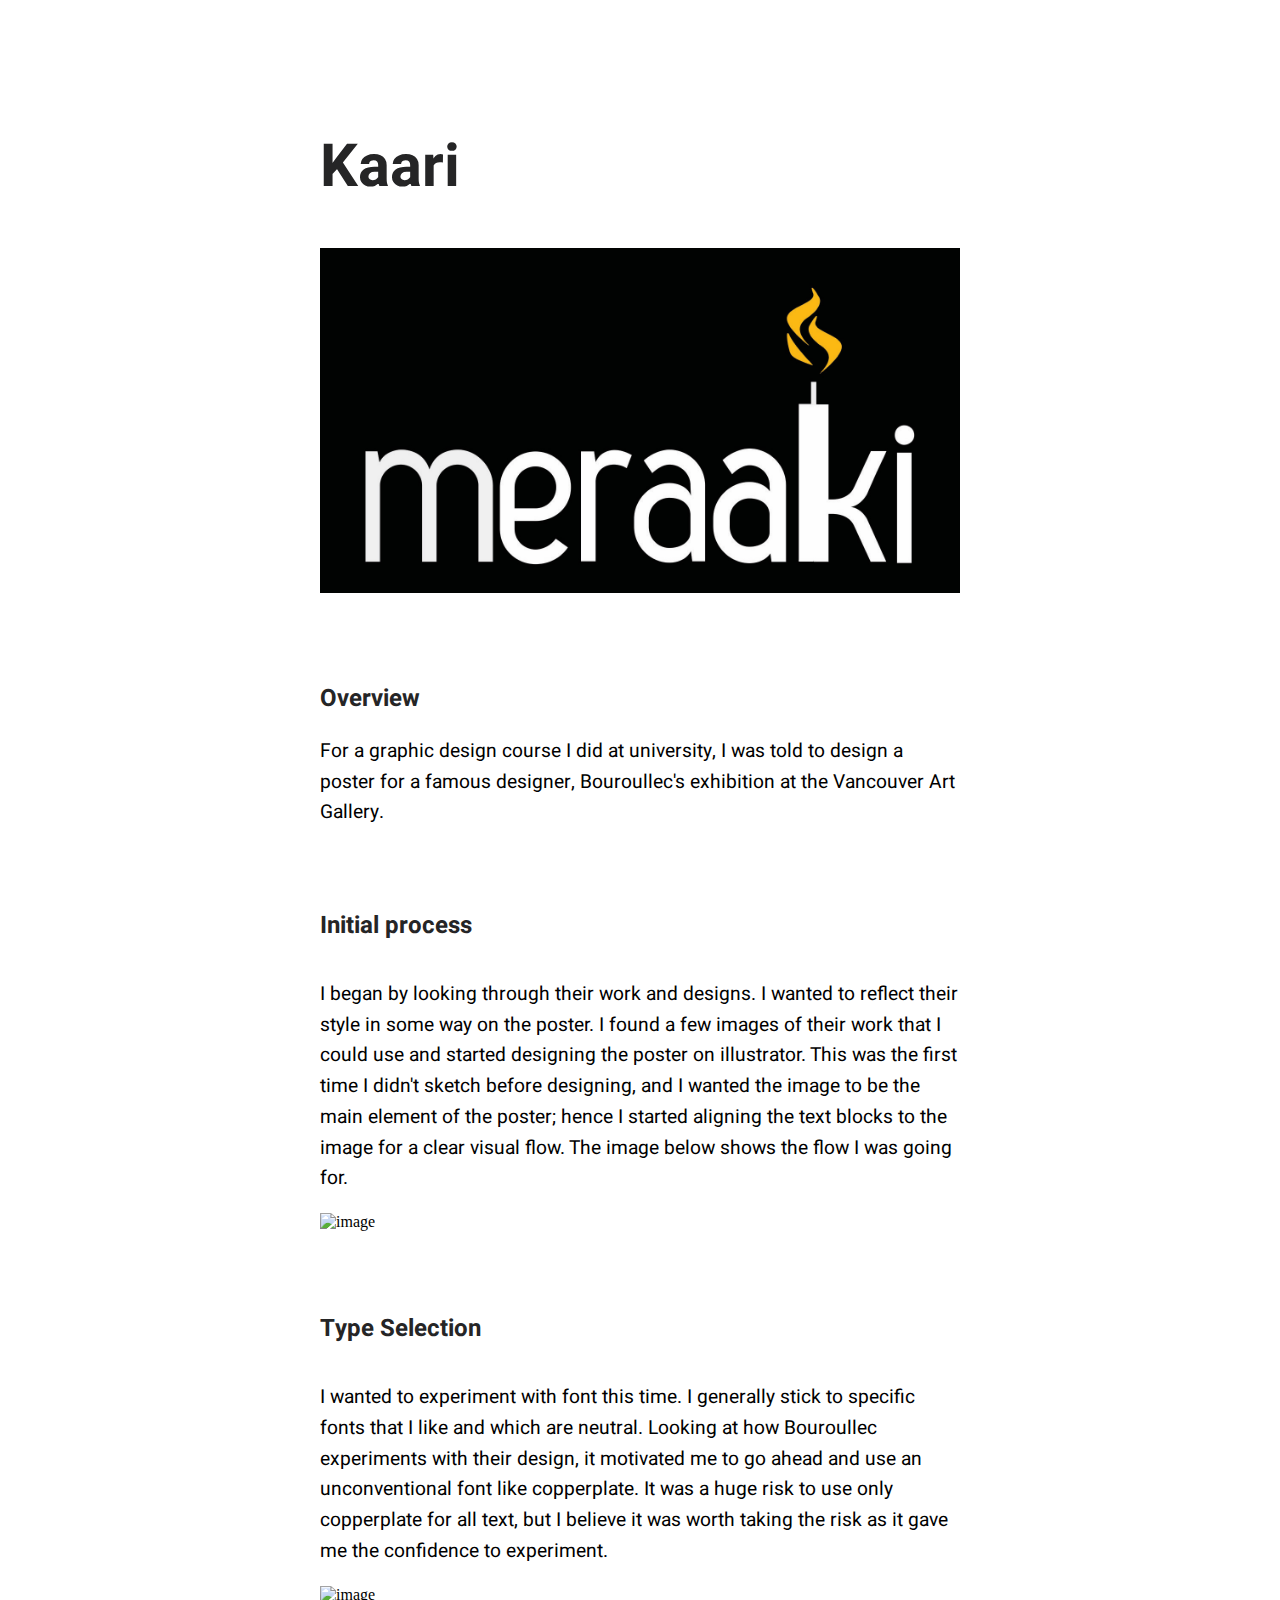
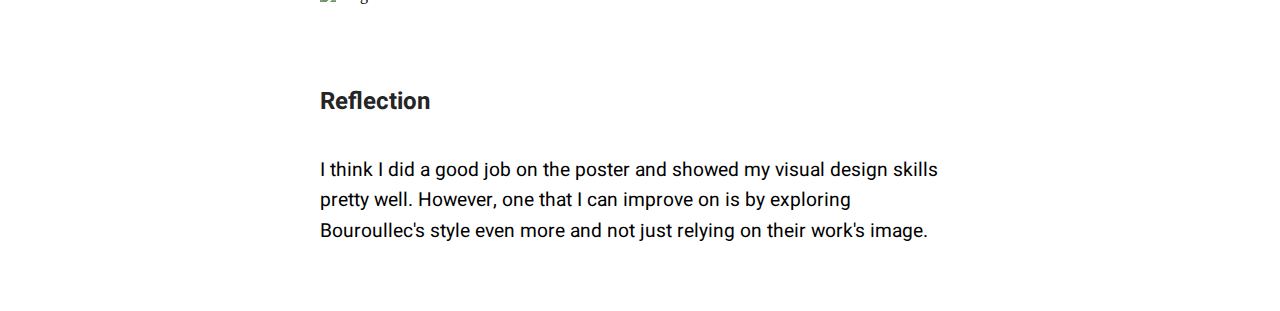
==== kaari.html @ e47c327c "Update kaari.html" ====
<!DOCTYPE html>

<!-- IAT 339- Web design and development 
     D101 
     Project 3- Portfolio
     Chinmayee Kusnur 
    -->

     
<html lang="en">

  <head>

    <meta charset="utf-8">
    <meta name="viewport" content="width=device-width, initial-scale=1">
    <title>Kaari</title>
    <link rel="icon" type="image/png" href="/img/favicon.png">

    <!-- Linking stylesheets -->

    <link rel="stylesheet" href="css/normalize.css">
		<link rel="stylesheet" href="css/main.css"> 
    <link rel="stylesheet" href="css/grids.css"> 
    <!-- Linking google fonts -->
    <link rel="preconnect" href="https://fonts.googleapis.com"> 
    <link rel="preconnect" href="https://fonts.gstatic.com" crossorigin> 
    <link href="https://fonts.googleapis.com/css2?family=Heebo:wght@100;400;700&display=swap" rel="stylesheet">
  </head>

  <body>

    <section class="main-background">
      <section id="intro-covinize">
        <h1 class="heading">Kaari</h1>
	      
	<img class="co-sc main-img c-img" src="img/meraaki-logo.jpg" alt="covinize desktop image" height="219" width="368">
        
        
      </section>

      <section class="landing-page-description">
        <h2 class="sub-heading">Overview</h2>

        <p class="main desc">For a graphic design course I did at university, I was told to design a poster for a famous designer, Bouroullec's 
		exhibition at the Vancouver Art Gallery.  </p>

      </section>

      <section class="landing-page-description">
        <h2 class="sub-heading">Initial process</h2>

        <p class="color-description">
          I began by looking through their work and designs. I wanted to reflect their style in some way on the poster. I found a few images of their work 
		that I could use and started designing the poster on illustrator. This was the first time I didn't sketch before designing, and I wanted 
		the image to be the main element of the poster; hence I started aligning the text blocks to the image for a clear visual flow. The image 
		below shows the flow I was going for. 
        </p>
	      <img class="co-sc main-img c-img" src="img/k1.png" alt="image" height="219" width="368">

      </section>
	    
      

      <section class="landing-page-description">
        <h2 class="sub-heading">Type Selection</h2>

        <p class="color-description">
           I wanted to experiment with font this time. I generally stick to specific fonts that I like and which are neutral. Looking at how Bouroullec 
		experiments with their design, it motivated me to go ahead and use an unconventional font like copperplate. It was a huge risk to use only 
		copperplate for all text, but I believe it was worth taking the risk as it gave me the confidence to experiment. 
        </p>
	<img class="co-sc main-img c-img" src="img/cp.png" alt="image" height="219" width="368">
      </section>
      
     <section class="landing-page-description">
        <h2 class="sub-heading">Reflection</h2>

        <p class="color-description">
           I think I did a good job on the poster and showed my visual design skills pretty well. However, one that I can improve on is by exploring 
		Bouroullec's style even more and not just relying on their work's image. 
        </p>
      </section>

    

  </body>
</html>
---- css/main.css ----
h1{
    font-family: 'Heebo', sans-serif;
    font-weight: 700;
    color: #252526;
}

h2{
    font-family: 'Heebo', sans-serif;
    font-weight: 700;
    color: #252526;
}

.button {
  background-color: #252526;
  display: block;
  width: 100%;
  border: none;
  color: white;
  padding: 80px 40px;
  font-size: 1.5rem;
  cursor: pointer;
  text-align: center;
  font-family: 'Heebo', sans-serif;
  text-decoration: none;
  margin-bottom: 2rem;
} 

.button:active, .button:hover, .button:focus{
    background-color: #9F5640;
}

.m{
    margin-bottom: 2rem;
    margin-right: 2rem;
}

.m:active, .m:hover, .m:focus{
    color: #252526;
    opacity: 50%;
}

* {
  box-sizing: border-box;
}

body {
  margin: 0;
}

.header {
  text-align: center;
  padding: 32px;
}

.row, .row1 {
  display: -ms-flexbox; /* IE10 */
  display: flex;
  -ms-flex-wrap: wrap; /* IE10 */
  flex-wrap: wrap;
  padding: 0 4px;
}

/* Create four equal columns that sits next to each other */
.column {
  -ms-flex: 33.33%; /* IE10 */
  flex: 33.33%;
  max-width: 33.33%;
  padding: 0 4px;
}

.column img, .column1 img {
  margin-top: 8px;
  vertical-align: middle;
  width: 100%;
}

#ux{
    color: #9F5640;
}

.orange-box{
    display: block;
}

.orange-box:active, .orange-box:hover, .orange-box:focus{
    background-color: #252526;
}

#footer-background{
    background-color: #9F5640;
    padding:4rem;
    
}

#footer-email{
    color: white;
}

#navbar{
    background-color: #252526;
    position: fixed;
    width: 100%;
    display: block;
    
    
}

#navbar_1{
    background-color: #252526;
    position: fixed;
    width: 100%;
    display: block;
    top: 0px;
}

#navbar {
    top: 0px;
    transition: top 0.3s;
}
  
#navbar a{
    float: left;
    display: block;
    color: #f2f2f2;
    text-align: center;
    padding-top: 1.5rem;
    padding-bottom: 1.5rem;
    text-decoration: none;
    font-size: 1.1rem;
    font-family: 'Heebo', sans-serif;
}

#navbar_1 a{
    float: left;
    display: block;
    color: #f2f2f2;
    text-align: center;
    padding-top: 1.5rem;
    padding-bottom: 1.5rem;
    text-decoration: none;
    font-size: 1.1rem;
    font-family: 'Heebo', sans-serif;
}
  
#navbar a:active, #navbar a:hover, #navbar a:focus,
#navbar_1 a:active, #navbar_1 a:hover, #navbar_1 a:focus,{
    text-decoration: underline;
    text-decoration-color: white;
}

#work-navbar, #work-navbar-index{
    margin-right: 2rem;
}

.project-name{
    color: #252526;
    font-family: 'Heebo', sans-serif;
    font-weight: 700;
    margin-top: 2rem;
    margin-bottom: 1rem;
}

.footer-desc{
    color: #252526;
    font-family: 'Heebo', sans-serif;
    font-weight: 400;
    font-size: 1rem;
    text-align: center;
}

.link{
    color: #9F5640;
    font-family: 'Heebo', sans-serif;
    font-weight: 400;
    margin-top: 1rem;
    text-decoration: underline;
}

.c-link{
    color: #252526;
    text-decoration: none;
}

.project-name:active, .project-name:hover, .project-name:focus,
.c-link:active, .c-link:hover, .c-link:focus{
    text-decoration: underline;
    text-decoration-color: #9F5640;
    
}

.link:active, .link:hover, .link:focus{
    text-decoration: none;
    color: white;
    background-color: #9F5640;
}

.project-info{
    color: #AFAFAF;
    font-family: 'Heebo', sans-serif;
    font-weight: 400;
    margin-top: -0.7rem;
}

.caption{
    color: #252526;
    font-family: 'Heebo', sans-serif;
    font-weight: 400;
    font-style: italic;
}

.project-desc{
    color: #252526;
    font-family: 'Heebo', sans-serif;
    font-weight: 400;
    margin-top: 1rem;
    line-height: 1.6;
}

.role, .team, .duration{
    font-family: 'Heebo', sans-serif;
    font-weight: 400;
    font-size: 1.2rem;
}

.main, .main-1{
    font-family: 'Heebo', sans-serif;
    font-weight: 400;
    font-size: 1.2rem;
    line-height:1.6;
}

.main-1{
    margin-bottom: 4rem;
}

.co-sc{
    width: 100%;
}

.bold{
    font-weight: 700;
}

#green{
    background-color: #000000;
    
}

#yellow{
    background-color: #FFFFFF;
    
}

#beige{
    background-color: #FBB916;
    
}

#green, #yellow, #beige{
    font-family: 'Heebo', sans-serif;
    font-weight: 400;
    font-size: 1.1rem;
    text-align: center;
    border-radius: 0.5rem;
}

.color-description{
    font-family: 'Heebo', sans-serif;
    font-weight: 400;
    font-size: 1.2rem;
    line-height:1.6;
    padding-top: 1rem; 
    text-align: left;
    border:none;
}

#tree-img{
    width:100%;
    border-radius: 0.5rem;
}
---- css/grids.css ----
*{
    box-sizing: border-box;
}

.grid{
    display:grid;
}

@media (min-width: 20rem) {

    #intro{
        font-size: 1.2rem;
        margin:0;
        line-height:1;
        
    }
    
    h1 {
        font-size: 1.4em; 
        margin: 0.67em 0;
        line-height: 1.4;
    }

    #intro-covinize{
        font-size: 2rem;
        margin:0;
        line-height:1;
    }

    .grid.two-column{
        grid-template-columns: 1fr;
        grid-gap: 4rem;
        grid-row-gap: 2rem;
    }

    .grid.three-column{
        grid-template-columns: 1fr;
        grid-column-gap: 2rem;
        margin-top:-1rem;
    }

    #intro, .work-grid, #intro-covinize, .landing-page-description{
        margin: 1.5rem;
    }

    #intro{
        margin-top: 6rem;
        margin-bottom: 3rem;
    }

    .color-grid{
        margin: 1.5rem;
    }

    #work-navbar, #work-navbar-index{
        margin-left: 1.5rem;
    }

    .orange-box{
        background-color: #9F5640;
        padding: 2rem 0 2rem 0;
        border-radius: 0.5rem;
        width: 100%;
    }

    img{
        width: 95%;
        height: auto;
    }

    #green, #yellow, #beige{
        width: 100%;
        padding: 4rem 2rem 4rem 2rem;
    }

    .heading{
        margin-top: 4rem;
    }

    .sub-heading{
        margin-top: 4rem;
    }

    .desktop-version{
        display: inline-block;
    }

    .mobile-version{
        display: inline-block;
    }

    #tree-img{
        margin-bottom:2rem;
    }
    
    .footer-margin{
        margin-top: 4rem;
    }
}

@media (min-width: 28rem) {

    #intro{
        font-size: 2rem;
        margin:0;
        line-height:1;
    }

    #intro-covinize{
        font-size: 2rem;
        margin:0;
        line-height:1;
    }

    .work-grid, #intro-covinize, .landing-page-description{
        margin: 4rem;
    }
    
    #intro{
        margin: 6rem;
    }

    .color-grid{
        margin: 4rem;
    }

    #work-navbar, #work-navbar-index{
        margin-left: 4rem;
    }

    #tree-img{
        margin-bottom:4rem;
    }
    
    h1 {
        font-size: 1.3em; 
        margin: 0.67em 0;
        line-height: 1.35;
    }
    
    .footer-margin{
        margin-top: 4rem;
    }
}

@media (min-width: 44rem) {

    #intro{
        font-size: 1.6rem;
        margin:0;
        line-height:1;
    }

    .heading{
        margin-top: 8rem;
    }

    #intro-covinize{
        font-size: 1.6rem;
        margin:0;
        line-height:1;
    }

    .grid.two-column{
        grid-template-columns: 1fr;
        grid-gap: 1rem;
        grid-row-gap: 2rem;
    }

    #intro{
        margin: 8rem 8rem 8rem 6rem;
    }
    .work-grid{
        margin: 6rem 8rem;
    }

    .color-grid{
        margin: 0 8rem;
    }

    #work-navbar, #work-navbar-index{
        margin-left: 8rem;
    }

    #intro-covinize{
        margin: 6rem 8rem 5rem 8rem;
    }

    .landing-page-description{
        margin: 3rem 8rem 5rem 8rem;
    }

    .orange-box{
        background-color: #9F5640;
        padding: 4rem 2rem;
        border-radius: 0.5rem;
        width: 100%;
    }

    img{
        width: 95%;
        height: auto;
    }

    .grid.three-column{
        grid-template-columns: 1fr 1fr 1fr;
        grid-column-gap: 2rem;
        
    }

    #green, #yellow, #beige{
        width: 100%;
        padding: 4rem 2rem 4rem 2rem;
    }
    
    #navbar {
        top: 0px;
        transition: top 0.3s;
    }

    .sub-heading{
        margin-top: 6rem;
    }

    #tree-img{
        margin-bottom:4rem;
    }

    .desktop-version{
        display: inline-block;
    }

    .mobile-version{
        display: inline-block;
    }
    
    h1 {
        font-size: 1.3em; 
        margin: 0.67em 0;
        line-height: 1.35;
    }
    
    .footer-margin{
        margin-top: 8rem;
    }

}

@media (min-width: 67rem) {
    
    h1 {
        font-size: 1.3em; 
        margin: 0.67em 0;
        line-height: 1.35;
    }

    #intro, #intro-covinize{
        font-size: 1.6rem;
        margin:0;
        line-height:1;
    }

    .grid.two-column{
        grid-template-columns: 1fr;
        grid-gap: 1rem;
        grid-row-gap: 2rem;
    }

    .grid.three-column{
        grid-template-columns: 1fr 1fr 1fr;
        grid-column-gap: 2rem;
        
    }

    #intro{
        margin: 12rem 6rem 10rem 6rem;
    }
    
    .work-grid{
        margin: 10rem 6rem;
    }

    .color-grid{
        margin: 0 12rem;
    }

    #intro-covinize{
        margin: 10rem 12rem 3rem 12rem;
    }

    .landing-page-description{
        margin: 2rem 12rem 3rem 12rem;
    }

    #work-navbar{
        margin-left: 4rem;
    }
   
    .orange-box{
        background-color: #9F5640;
        padding: 4rem 0 4rem 2rem;
        border-radius: 0.5rem;
        width: 100%;
    }

    img{
        width: 90%;
        height: auto;
    }

    #green, #yellow, #beige{
        width: 100%;
        padding: 4rem;
    }

    .heading{
        margin-top:0;
    }

    .sub-heading{
        margin-top: 6rem;
    }

    #tree-img{
        margin-bottom:4rem;
    }

    .mobile-version{
        display: none;
    }

    .desktop-version{
        display: inline-block;
    }
    
    .footer-margin{
        margin-top: 8rem;
    }
}


@media (min-width: 75rem) {

    #intro, #intro-covinize{
        font-size: 2.75rem;
        margin:0;
        line-height:1;
    }

    .grid.two-column{
        grid-template-columns: 1fr 1fr;
        grid-gap: 2rem;
        grid-row-gap: 2rem;
    }

    .grid.three-column{
        grid-template-columns: 1fr 1fr 1fr;
        grid-column-gap: 2rem;
        
    }

    #intro{
        margin: 12rem 15rem 10rem 15rem;
    }
    
   .work-grid{
        margin: 10rem 15rem;
    }

    .color-grid{
        margin: 0 20rem;
    }

    #intro-covinize{
        margin: 8rem 20rem 4rem 20rem;
    }

    .landing-page-description{
        margin: 5rem 20rem 4rem 20rem;
    }
    
    #work-navbar{
        margin-left: 10rem;
    }

    #work-navbar-index{
        margin-left: 15rem;
    }

    .orange-box{
        background-color: #9F5640;
        padding: 4rem 2rem;
        border-radius: 0.5rem;
        width: 100%;
    }

    #green, #yellow, #beige{
        width: 100%;
        padding: 4rem;
    }

    .desc{
        margin-bottom: 4rem;
    }

    .project-name{
        font-size: 2rem;
    }

    .project-info{
        font-size: 0.8rem;
        margin-bottom: 1.2rem;
    }
    
    .project-desc{
        font-size: 1.1rem;
        
    }

    .heading{
        margin-top:0;
    }

    .sub-heading{
        margin-top: 4rem;
    }

    #tree-img{
        margin-bottom:4rem;
    }

    .mobile-version{
        display: none;
    }

    .desktop-version{
        display: inline-block;
    }
    
    h1 {
        font-size: 1.35em; 
        margin: 0.67em 0;
        line-height: 1.35;
    }
    
    .footer-margin{
        margin-top: 8rem;
    }
}
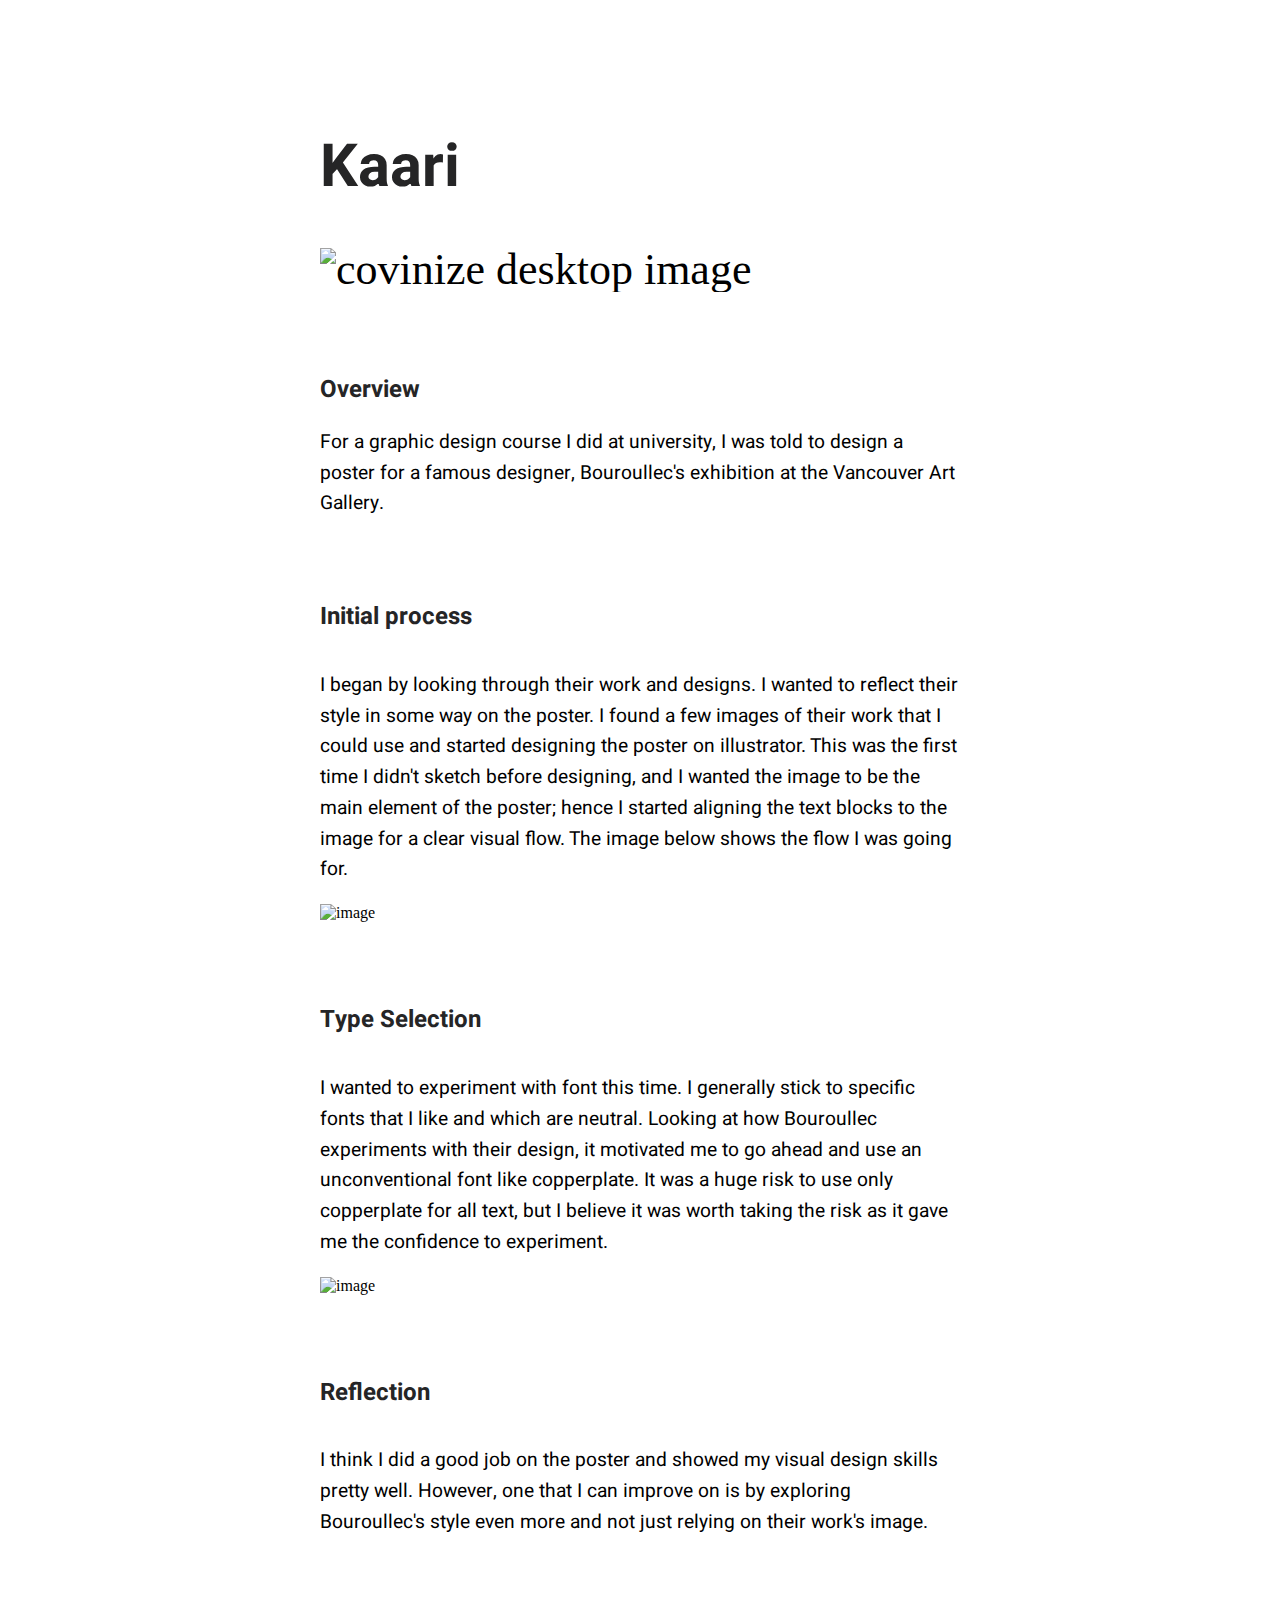
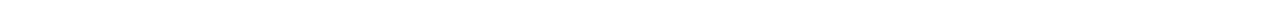
==== commit 0542673d: "Update kaari.html" ====
--- a/kaari.html
+++ b/kaari.html
@@ -33,7 +33,7 @@
       <section id="intro-covinize">
         <h1 class="heading">Kaari</h1>
 	      
-	<img class="co-sc main-img c-img" src="img/meraaki-logo.jpg" alt="covinize desktop image" height="219" width="368">
+	<img class="co-sc main-img c-img" src="img/kaari-1.jpg" alt="covinize desktop image" height="219" width="368">
         
         
       </section>
--- a/css/main.css
+++ b/css/main.css
@@ -86,6 +86,13 @@
     background-color: #252526;
 }
 
+.p{
+    display: block;
+    marign-left: auto;
+    margin-right: auto;
+    width: 60%;
+}
+
 #footer-background{
     background-color: #9F5640;
     padding:4rem;
@@ -246,9 +253,16 @@
     
 }
 
+#green1{
+    background-color: #194525;
+    padding: 40px; 
+    color: white; 
+    
+}
+
 #yellow{
     background-color: #FFFFFF;
-    
+    outline: 2px black;
 }
 
 #beige{
@@ -256,7 +270,13 @@
     
 }
 
-#green, #yellow, #beige{
+#red{
+    background-color: #ED1F24;
+    padding: 40px; 
+    color: white; 
+}
+
+#green, #yellow, #beige, #green1, #red{
     font-family: 'Heebo', sans-serif;
     font-weight: 400;
     font-size: 1.1rem;
